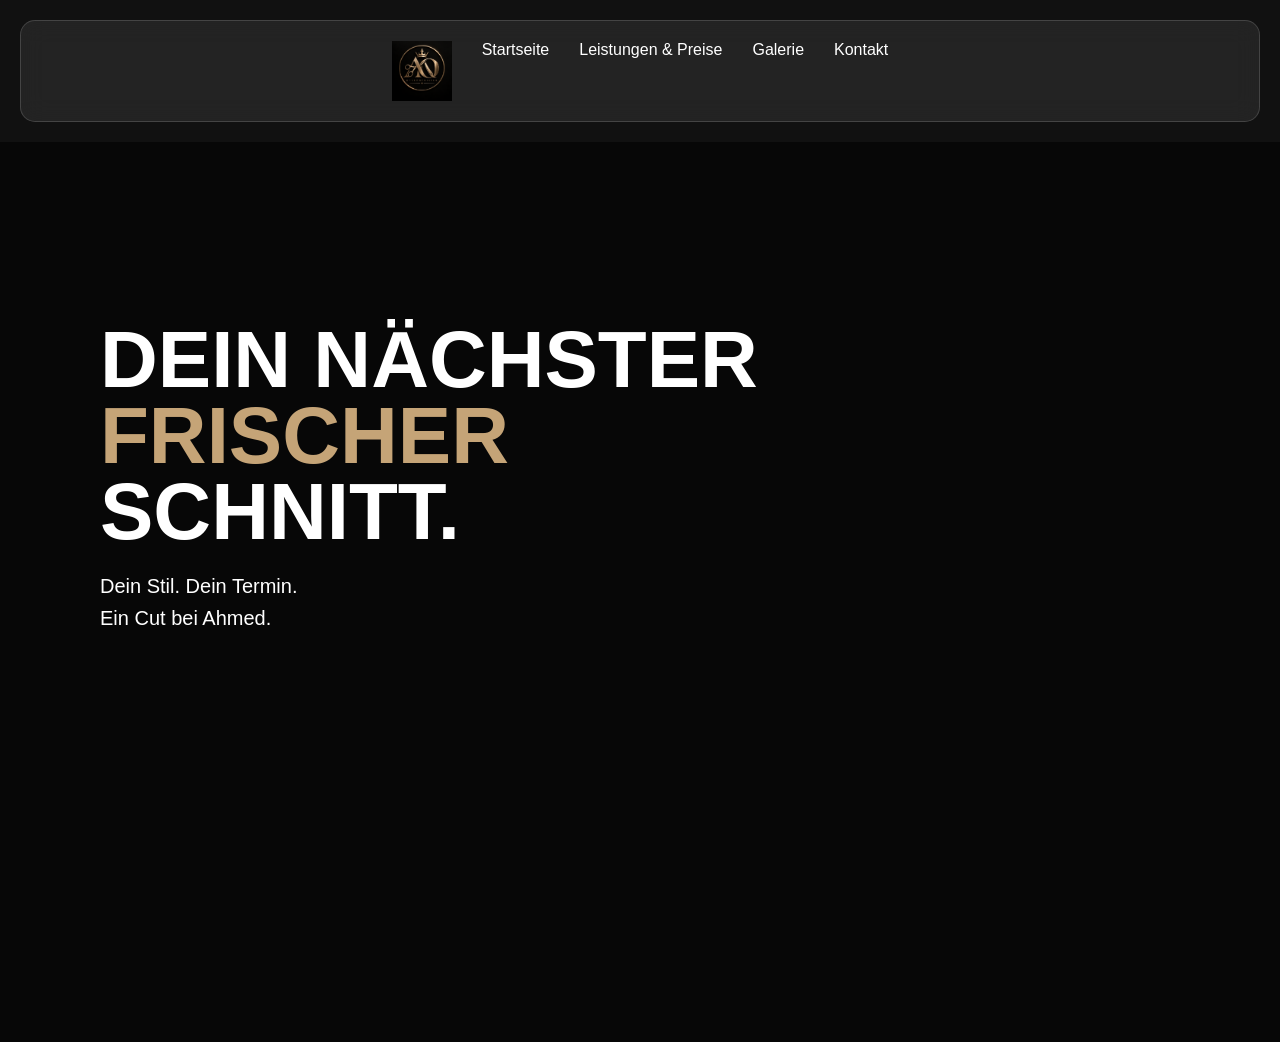
==== index.html @ e6a749bb "HTML und CSS Update1 Startseite" ====
<!doctype html>
<html lang="en">

  <head>
    <meta charset="UTF-8" />
    <meta name="viewport" content="width=device-width, initial-scale=1.0" />
    <title>AO - KellerFriseur</title>
    <link rel="stylesheet" href="style.css" />
  </head>

  <body>
<header>
    <nav>
        <img src="images/logo.png" alt="Logo von Ahmed Omerovic">
        <a href="#startseite">Startseite</a>
        <a href="#leistungen">Leistungen & Preise</a>
        <a href="#galerie">Galerie</a>
        <a href="#kontakt">Kontakt</a>
    </nav>
</header>

    <main>
        <section class="startseite" id="startseite">

            <video class="hintergrund-video" autoplay muted loop playsinline>
                <source src="images/barber-video.mp4" type="video/mp4">
            </video>

            <div class="abdunklung"></div>

            <div class="start-inhalt">
                <h1>
                    DEIN NÄCHSTER<br>
                    <span>FRISCHER</span><br>
                    SCHNITT.
                </h1>

                <p>
                    Dein Stil. Dein Termin.<br>
                    Ein Cut bei Ahmed.
                </p>
            </div>

        </section>
    </main>
  </body>
</html>
---- style.css ----
body {
    margin: 0;
    background-color: #111111;
    color: white;
    font-family: Arial, sans-serif;
}

nav {
    display: flex;
    justify-content: center;
    gap: 30px;
    padding: 20px;

    
    background-color: rgba(255, 255, 255, 0.08);
    backdrop-filter: blur(12px);
    border: 1px solid rgba(255, 255, 255, 0.15);
    border-radius: 15px;
    margin: 20px;
    
}

nav a {
    color: white;
    text-decoration: none;
}

nav a:hover {
    color: #c5a477;
}

nav img {
        width: 60px;
    height: 60px;
    object-fit: contain;
}

.startseite {
    position: relative;
    min-height: 100vh;
    overflow: hidden;
}

.hintergrund-video {
    position: absolute;
    width: 100%;
    height: 100%;
    object-fit: cover;
    z-index: 1;
}

.abdunklung {
    position: absolute;
    inset: 0;
    background-color: rgba(0, 0, 0, 0.6);
    z-index: 2;
}

.abdunklung {
    position: absolute;
    inset: 0;
    background-color: rgba(0, 0, 0, 0.6);
    z-index: 2;
}

.start-inhalt {
    position: relative;
    z-index: 3;
    padding: 180px 100px 100px;
}

.start-inhalt h1 {
    margin: 0;
    font-size: 80px;
    line-height: 0.95;
}

.start-inhalt h1 span {
    color: #c5a477;
}

.start-inhalt p {
    font-size: 20px;
    line-height: 1.6;
}
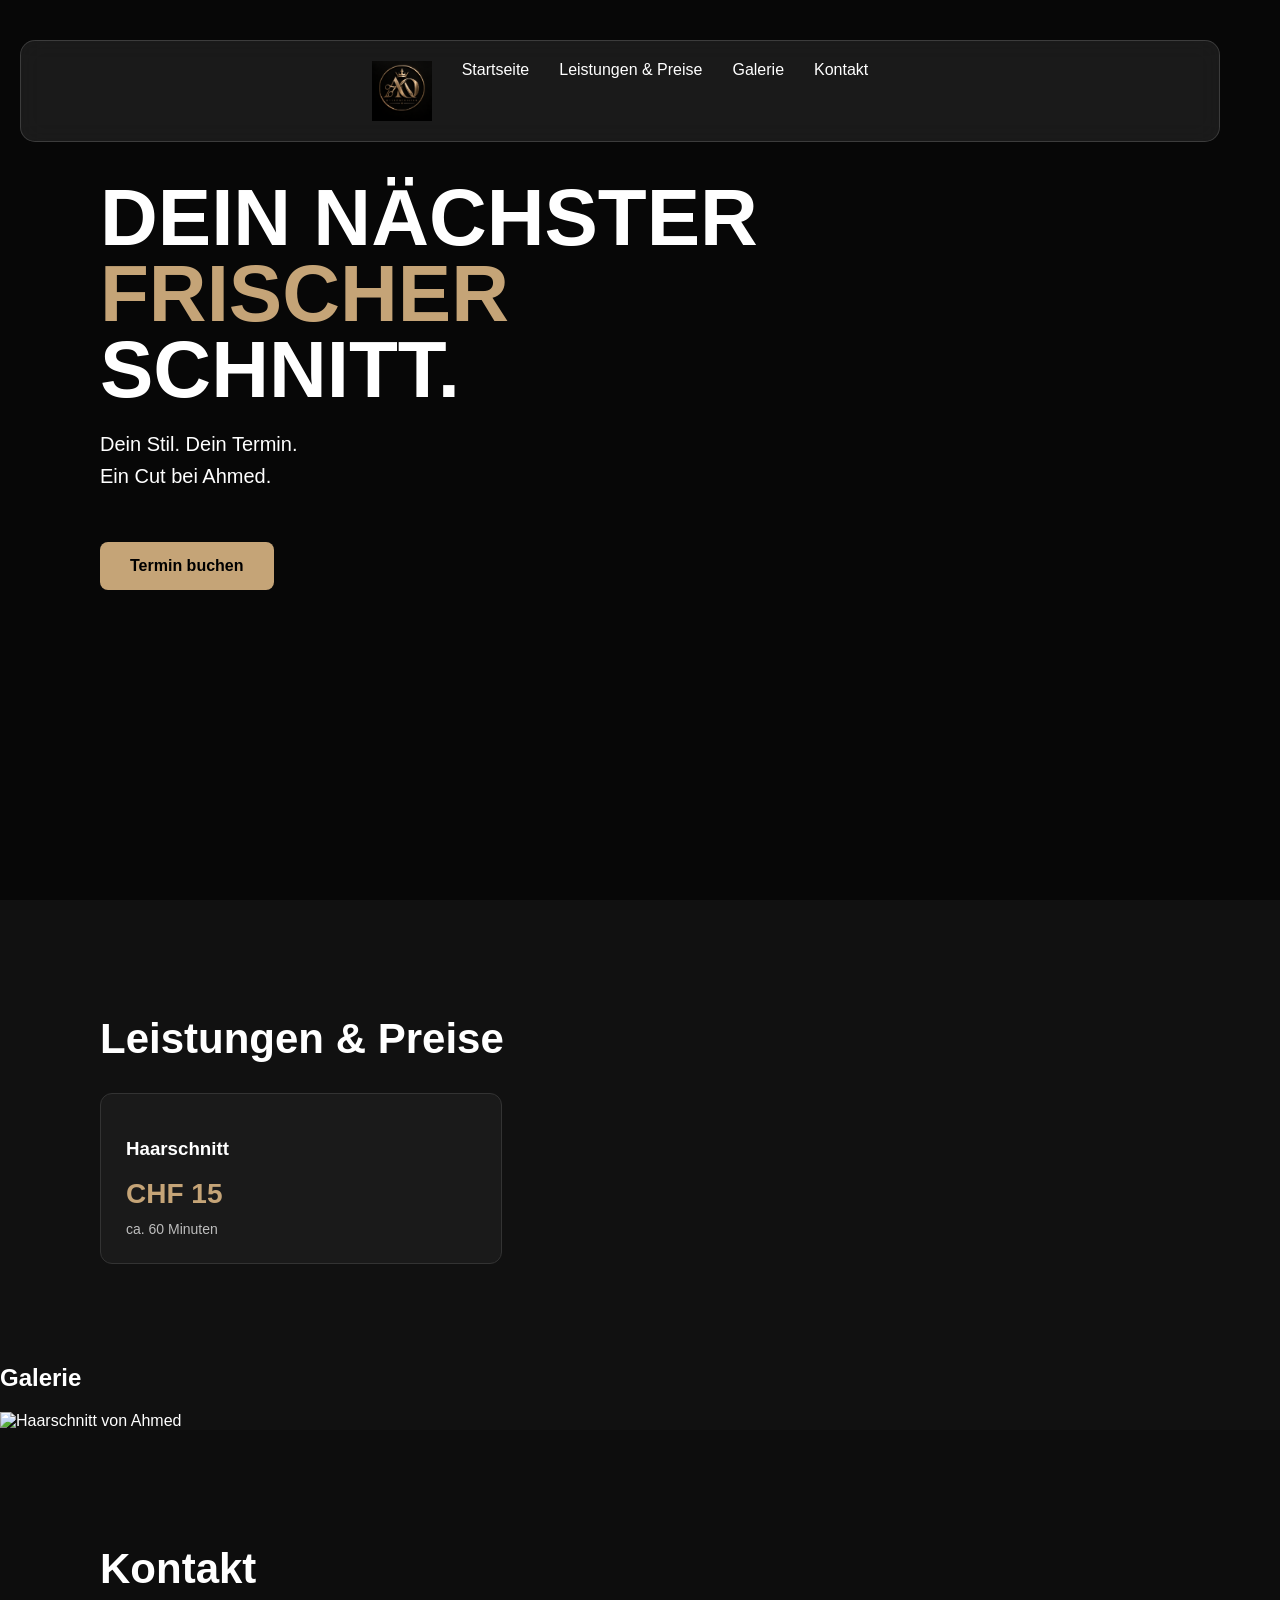
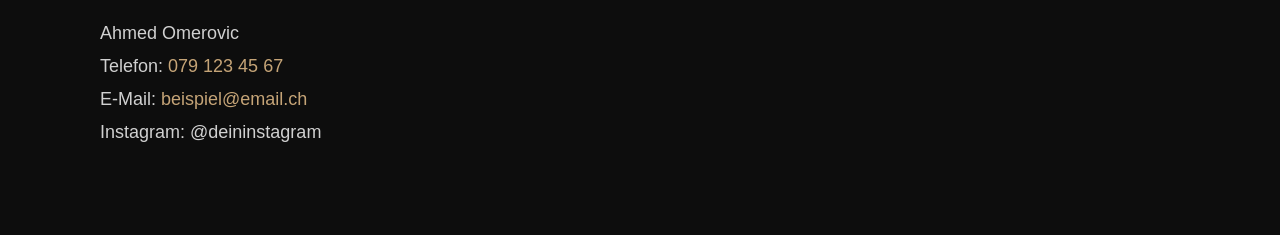
==== commit bf3bf9bf: "new file website" ====
--- a/index.html
+++ b/index.html
@@ -1,5 +1,5 @@
 <!doctype html>
-<html lang="en">
+<html lang="de">
 
   <head>
     <meta charset="UTF-8" />
@@ -39,9 +39,54 @@
                     Dein Stil. Dein Termin.<br>
                     Ein Cut bei Ahmed.
                 </p>
+
+                <a href="#buchung" class="buchungs-button">Termin buchen</a>
             </div>
 
         </section>
+
+           <section class="leistungen" id="leistungen">
+
+            <h2>Leistungen & Preise</h2>
+
+            <div class="leistung">
+                <h3>Haarschnitt</h3>
+                <p>CHF 15</p>
+                <span>ca. 60 Minuten</span>
+            </div>
+
+        </section>
+
+        <section class="galerie" id="galerie">
+
+    <h2>Galerie</h2>
+
+    <div class="galerie-bilder">
+
+        <img src="cutPicture1.jpeg" alt="Haarschnitt von Ahmed">
+
+
+    </div>
+
+</section>
+
+        <section class="kontakt" id="kontakt">
+
+    <h2>Kontakt</h2>
+
+    <p>Ahmed Omerovic</p>
+    <p>
+    Telefon:
+    <a href="tel:+41791234567">079 123 45 67</a>
+</p>
+
+<p>
+    E-Mail:
+    <a href="mailto:beispiel@email.ch">beispiel@email.ch</a>
+</p>
+    <p>Instagram: @deininstagram</p>
+
+</section>
     </main>
   </body>
 </html>
--- a/style.css
+++ b/style.css
@@ -6,6 +6,12 @@
 }
 
 nav {
+   position: absolute;
+   top: 20px;
+   width: calc(100% - 80px);
+   box-sizing: border-box;
+   z-index: 10;
+
     display: flex;
     justify-content: center;
     gap: 30px;
@@ -17,8 +23,23 @@
     border: 1px solid rgba(255, 255, 255, 0.15);
     border-radius: 15px;
     margin: 20px;
+}
     
-}
+    .startseite{
+        position: relative;
+        min-height: 100vh;
+        overflow: hidden;
+    }
+
+    .hintergrund-video{
+        position: absolute;
+        width: 100%;
+        height: 100%;
+        object-fit: cover;
+        z-index: 1;
+    }
+
+
 
 nav a {
     color: white;
@@ -82,4 +103,123 @@
 .start-inhalt p {
     font-size: 20px;
     line-height: 1.6;
+}
+
+.buchungs-button{
+display: inline-block;
+ margin-top: 30px;
+ padding: 15px 30px;
+ background-color: #c5a477;
+ color: black;
+ text-decoration: none;
+ font-weight: bold;
+ border-radius: 8px;
+}
+
+.buchungs-button:hover {
+    background-color: white;
+    color: black;
+}
+
+.buchung {
+    max-width: 600px;
+    margin: 0 auto;
+    padding: 80px 20 px 60px;
+}
+
+.buchung h1{
+    font-size: 48px;
+    margin-bottom: 10px;
+
+}
+
+.buchung > p {
+    color: #bdbdbd;
+    margin-bottom: 30px;
+}
+
+#buchungsformular {
+    display: flex;
+    flex-direction: column;
+    gap: 10px;
+}
+
+#buchungsformular input,
+#buchungsformular select{
+    padding: 14px;
+    border-radius: 8px;
+    border: 1px solid #333333;
+    background-color: #1a1a1a;
+    color: white;
+    font-size: 16px;
+}
+
+#buchungsformular button {
+    margin-top: 15px;
+    padding: 15px;
+    background-color: #c5a477;
+    color: black;
+    border: none;
+    border-radius: 8px;
+    font-size: 16px;
+    font-weight: bold;
+    cursor: pointer;
+}
+
+#buchungsformular button:hover {
+    background-color: white;
+}
+
+.leistungen {
+    padding: 80px 100px;
+}
+
+.leistungen h2 {
+    font-size: 42px;
+    margin-bottom: 30px;
+}
+
+.leistung {
+    background-color: #1a1a1a;
+    border: 1px solid #333333;
+    border-radius: 12px;
+    padding: 25px;
+    max-width: 350px;
+}
+
+.leistung p {
+    font-size: 28px;
+    font-weight: bold;
+    color: #c5a477;
+    margin: 10px 0;
+}
+
+.leistung span {
+    color: #bdbdbd;
+    font-size: 14px;
+}
+
+.kontakt {
+    padding: 80px 100px;
+    background-color: #0d0d0d;
+}
+
+.kontakt h2 {
+    font-size: 42px;
+    margin-bottom: 30px;
+}
+
+.kontakt p {
+    font-size: 18px;
+    color: #d0d0d0;
+    margin: 12px 0;
+}
+
+.kontakt a {
+    color: #c5a477;
+    text-decoration: none;
+}
+
+.kontakt a:hover {
+    color: white;
 }
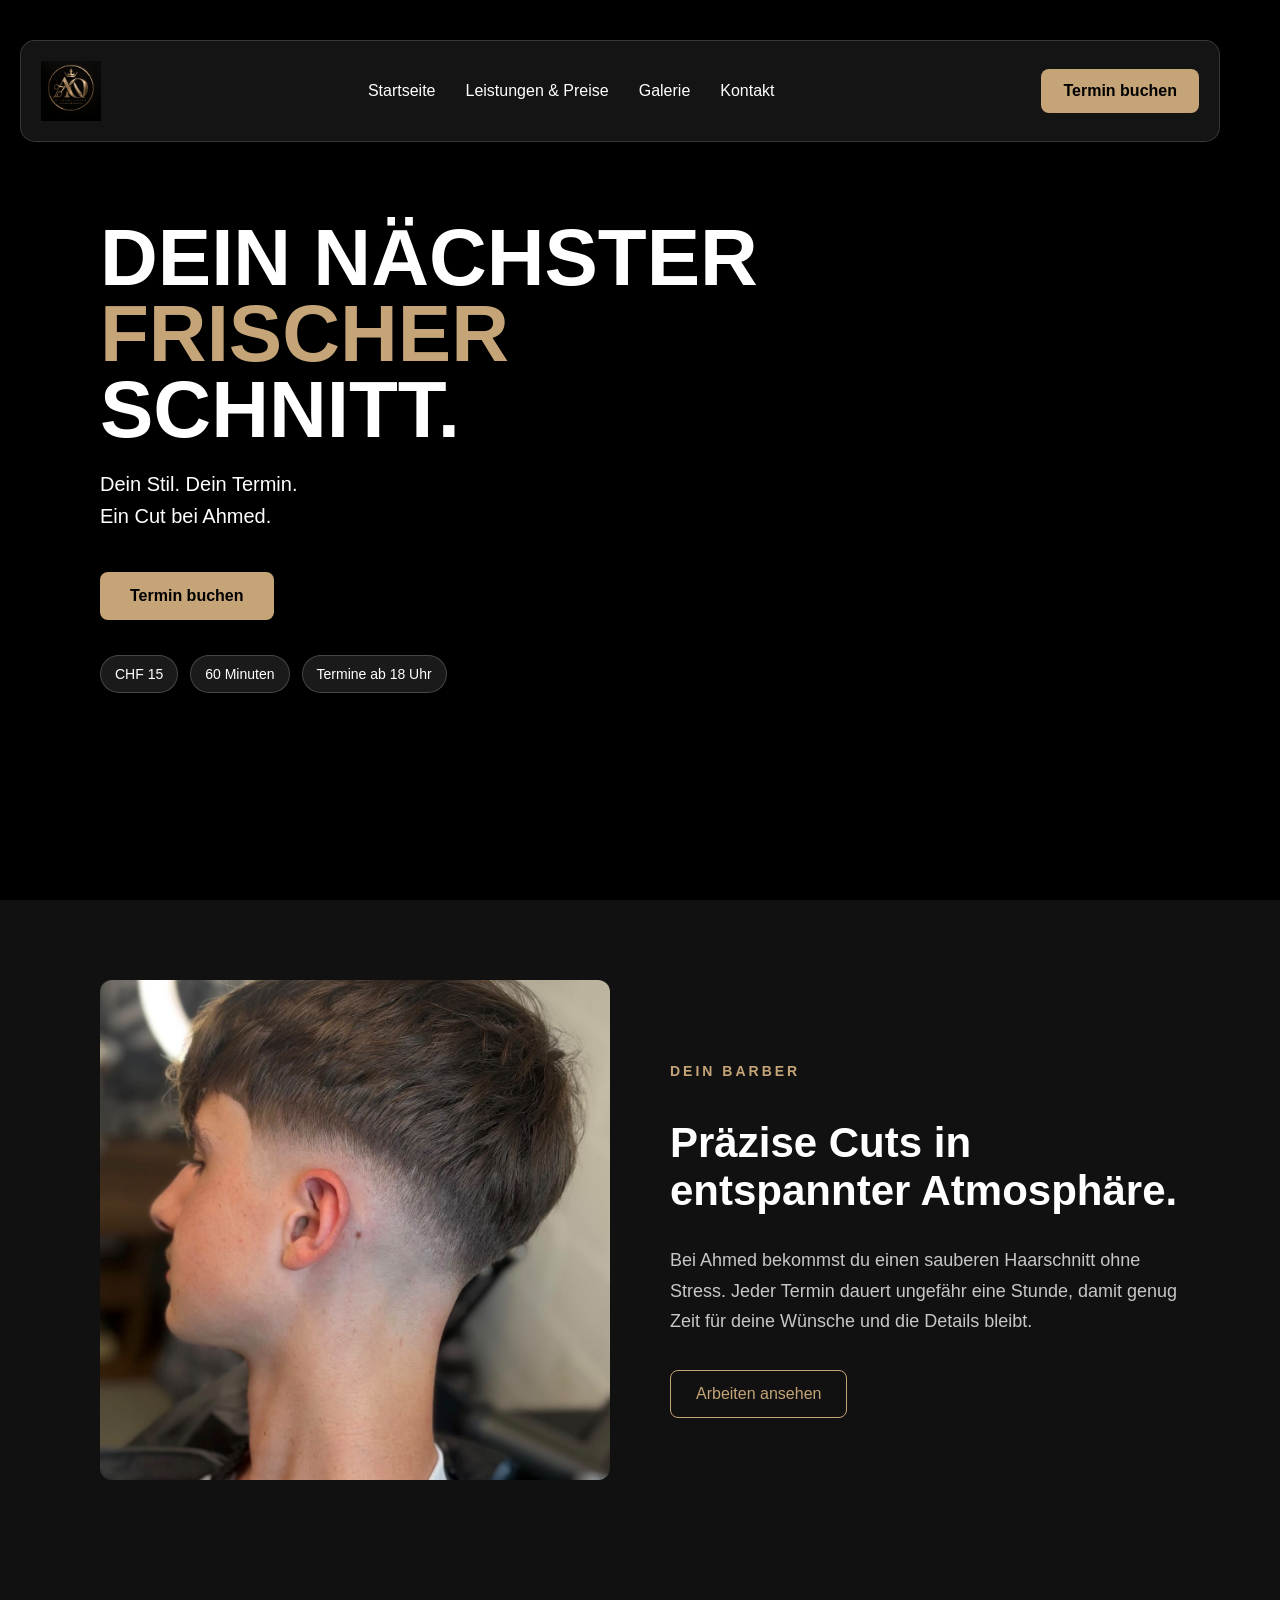
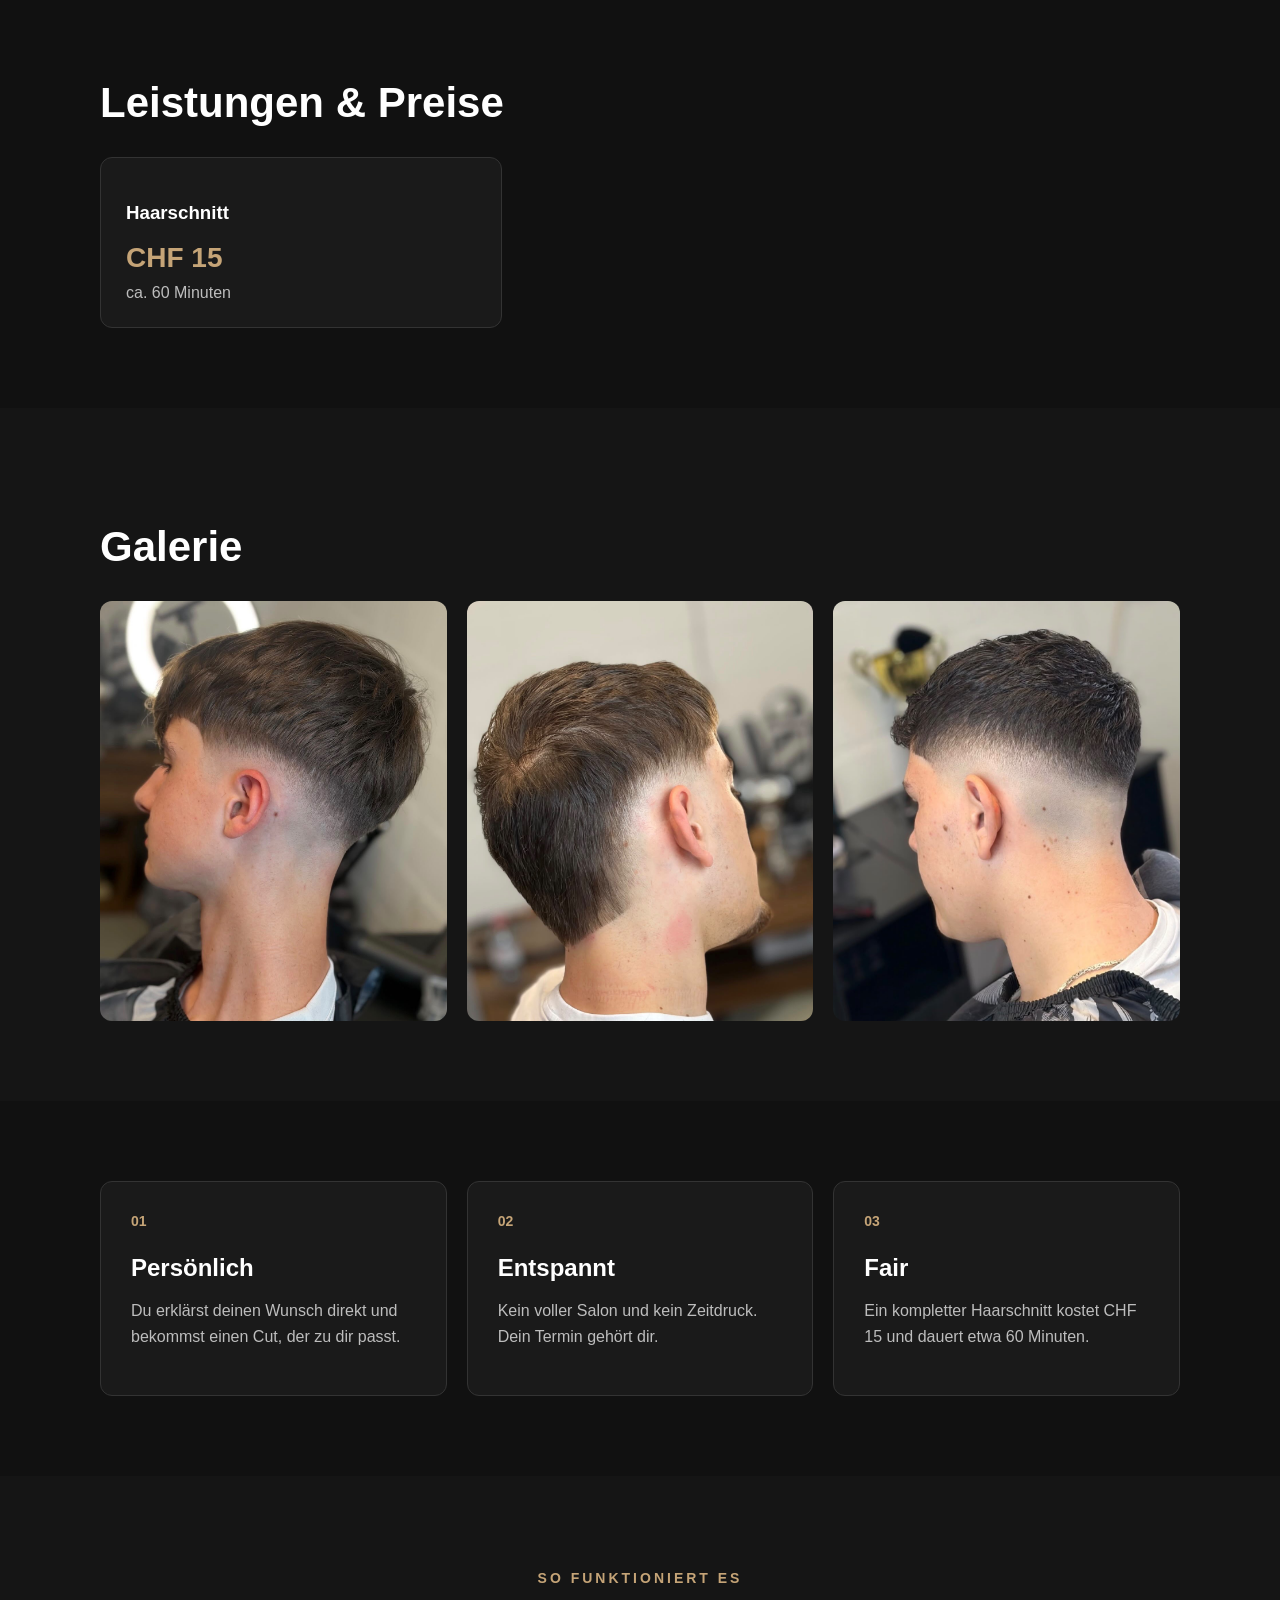
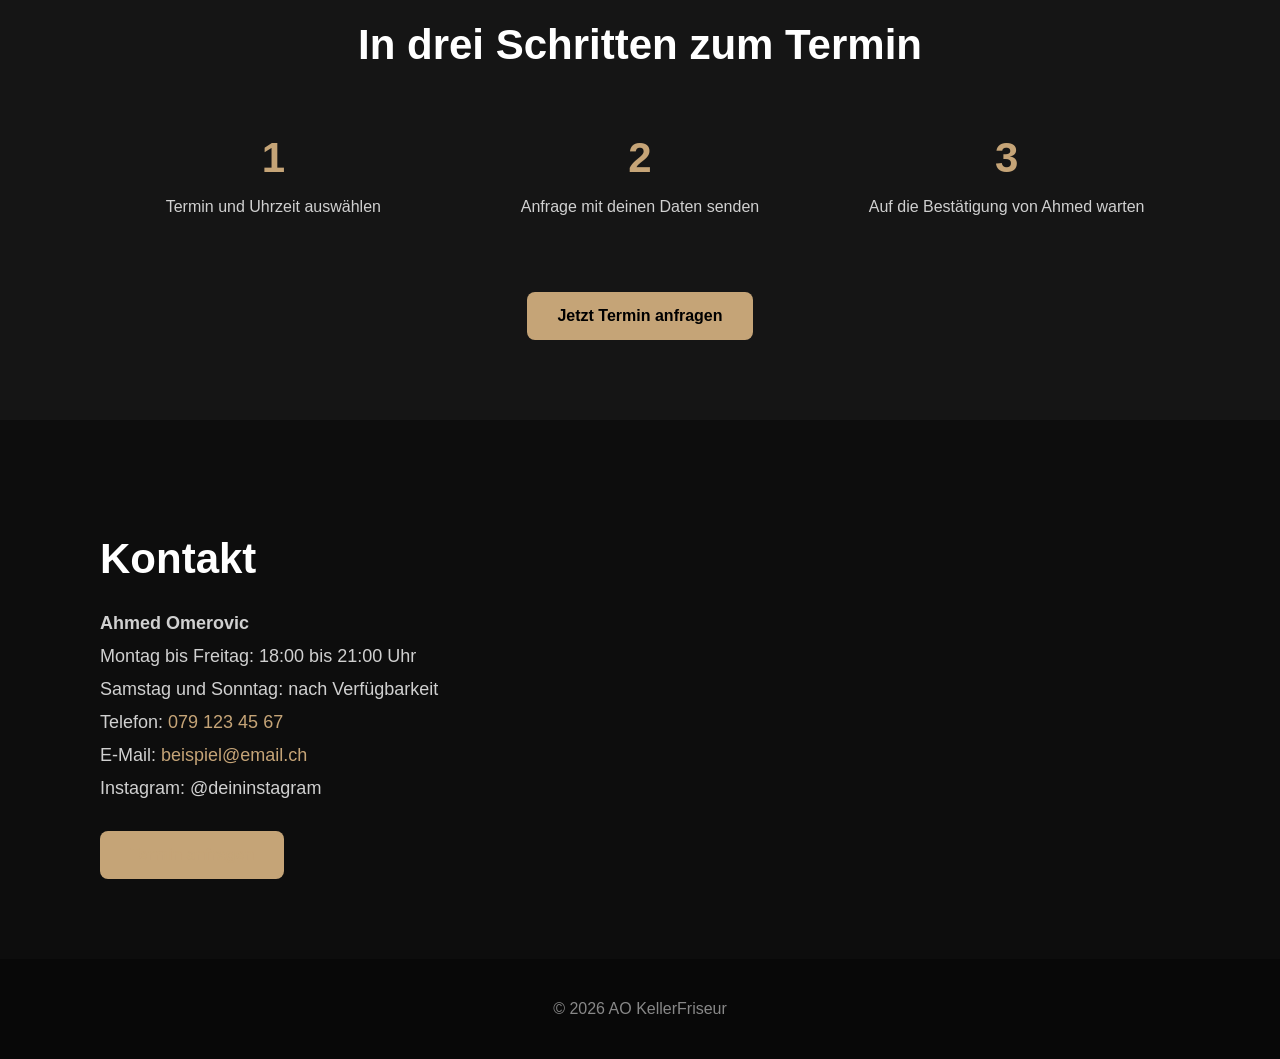
==== commit e4104bc8: "New Upgrades, nav, css, html" ====
--- a/index.html
+++ b/index.html
@@ -12,10 +12,15 @@
 <header>
     <nav>
         <img src="images/logo.png" alt="Logo von Ahmed Omerovic">
-        <a href="#startseite">Startseite</a>
-        <a href="#leistungen">Leistungen & Preise</a>
-        <a href="#galerie">Galerie</a>
-        <a href="#kontakt">Kontakt</a>
+
+        <div class="nav-links">
+            <a href="#startseite">Startseite</a>
+            <a href="#leistungen">Leistungen & Preise</a>
+            <a href="#galerie">Galerie</a>
+            <a href="#kontakt">Kontakt</a>
+        </div>
+
+        <a href="buchen.html" class="nav-button">Termin buchen</a>
     </nav>
 </header>
 
@@ -40,9 +45,32 @@
                     Ein Cut bei Ahmed.
                 </p>
 
-                <a href="#buchung" class="buchungs-button">Termin buchen</a>
+                <a href="buchen.html" class="buchungs-button">Termin buchen</a>
+
+                <div class="kurzinfos">
+                    <span>CHF 15</span>
+                    <span>60 Minuten</span>
+                    <span>Termine ab 18 Uhr</span>
+                </div>
             </div>
 
+        </section>
+
+        <section class="ueber-mich">
+            <div class="ueber-bild">
+                <img src="images/cutPicture1.jpeg" alt="Haarschnitt bei Ahmed">
+            </div>
+
+            <div class="ueber-text">
+                <p class="kleine-ueberschrift">DEIN BARBER</p>
+                <h2>Präzise Cuts in entspannter Atmosphäre.</h2>
+                <p>
+                    Bei Ahmed bekommst du einen sauberen Haarschnitt ohne Stress.
+                    Jeder Termin dauert ungefähr eine Stunde, damit genug Zeit für
+                    deine Wünsche und die Details bleibt.
+                </p>
+                <a href="#galerie" class="zweiter-button">Arbeiten ansehen</a>
+            </div>
         </section>
 
            <section class="leistungen" id="leistungen">
@@ -63,18 +91,53 @@
 
     <div class="galerie-bilder">
 
-        <img src="cutPicture1.jpeg" alt="Haarschnitt von Ahmed">
-
-
+        <img src="images/cutPicture1.jpeg" alt="Haarschnitt von Ahmed von der Seite">
+        <img src="images/cutPicture2.jpeg" alt="Haarschnitt von Ahmed von hinten">
+        <img src="images/cutPicture3.jpeg" alt="Weiterer Haarschnitt von Ahmed">
     </div>
 
-</section>
+        </section>
+
+        <section class="vorteile">
+            <div class="vorteil">
+                <span>01</span>
+                <h3>Persönlich</h3>
+                <p>Du erklärst deinen Wunsch direkt und bekommst einen Cut, der zu dir passt.</p>
+            </div>
+
+            <div class="vorteil">
+                <span>02</span>
+                <h3>Entspannt</h3>
+                <p>Kein voller Salon und kein Zeitdruck. Dein Termin gehört dir.</p>
+            </div>
+
+            <div class="vorteil">
+                <span>03</span>
+                <h3>Fair</h3>
+                <p>Ein kompletter Haarschnitt kostet CHF 15 und dauert etwa 60 Minuten.</p>
+            </div>
+        </section>
+
+        <section class="ablauf">
+            <p class="kleine-ueberschrift">SO FUNKTIONIERT ES</p>
+            <h2>In drei Schritten zum Termin</h2>
+
+            <div class="schritte">
+                <div><strong>1</strong><p>Termin und Uhrzeit auswählen</p></div>
+                <div><strong>2</strong><p>Anfrage mit deinen Daten senden</p></div>
+                <div><strong>3</strong><p>Auf die Bestätigung von Ahmed warten</p></div>
+            </div>
+
+            <a href="buchen.html" class="buchungs-button">Jetzt Termin anfragen</a>
+        </section>
 
         <section class="kontakt" id="kontakt">
 
     <h2>Kontakt</h2>
 
-    <p>Ahmed Omerovic</p>
+    <p><strong>Ahmed Omerovic</strong></p>
+    <p>Montag bis Freitag: 18:00 bis 21:00 Uhr</p>
+    <p>Samstag und Sonntag: nach Verfügbarkeit</p>
     <p>
     Telefon:
     <a href="tel:+41791234567">079 123 45 67</a>
@@ -85,8 +148,13 @@
     <a href="mailto:beispiel@email.ch">beispiel@email.ch</a>
 </p>
     <p>Instagram: @deininstagram</p>
+    <a class="buchungs-button" href="buchen.html">Termin anfragen</a>
 
 </section>
     </main>
+
+    <footer>
+        <p>© 2026 AO KellerFriseur</p>
+    </footer>
   </body>
 </html>
--- a/style.css
+++ b/style.css
@@ -1,3 +1,5 @@
+html { scroll-behavior: smooth; }
+
 body {
     margin: 0;
     background-color: #111111;
@@ -6,60 +8,51 @@
 }
 
 nav {
-   position: absolute;
-   top: 20px;
-   width: calc(100% - 80px);
-   box-sizing: border-box;
-   z-index: 10;
-
+    position: absolute;
+    top: 20px;
+    width: calc(100% - 80px);
+    box-sizing: border-box;
+    z-index: 10;
     display: flex;
-    justify-content: center;
+    justify-content: space-between;
+    align-items: center;
     gap: 30px;
     padding: 20px;
-
-    
+    margin: 20px;
     background-color: rgba(255, 255, 255, 0.08);
     backdrop-filter: blur(12px);
     border: 1px solid rgba(255, 255, 255, 0.15);
     border-radius: 15px;
-    margin: 20px;
-}
-    
-    .startseite{
-        position: relative;
-        min-height: 100vh;
-        overflow: hidden;
-    }
-
-    .hintergrund-video{
-        position: absolute;
-        width: 100%;
-        height: 100%;
-        object-fit: cover;
-        z-index: 1;
-    }
-
-
-
-nav a {
-    color: white;
-    text-decoration: none;
-}
-
-nav a:hover {
-    color: #c5a477;
-}
-
-nav img {
-        width: 60px;
-    height: 60px;
-    object-fit: contain;
+}
+
+nav img { width: 60px; height: 60px; object-fit: contain; }
+nav a { color: white; text-decoration: none; }
+nav a:hover { color: #c5a477; }
+
+.nav-links {
+    display: flex;
+    align-items: center;
+    gap: 30px;
+}
+
+nav .nav-button {
+    padding: 13px 22px;
+    border-radius: 8px;
+    background-color: #c5a477;
+    color: black;
+    font-weight: bold;
+}
+
+nav .nav-button:hover {
+    background-color: white;
+    color: black;
 }
 
 .startseite {
     position: relative;
     min-height: 100vh;
     overflow: hidden;
+    background-color: #000000;
 }
 
 .hintergrund-video {
@@ -77,78 +70,130 @@
     z-index: 2;
 }
 
-.abdunklung {
-    position: absolute;
-    inset: 0;
-    background-color: rgba(0, 0, 0, 0.6);
-    z-index: 2;
-}
-
-.start-inhalt {
-    position: relative;
-    z-index: 3;
-    padding: 180px 100px 100px;
-}
-
-.start-inhalt h1 {
-    margin: 0;
-    font-size: 80px;
-    line-height: 0.95;
-}
-
-.start-inhalt h1 span {
+.start-inhalt { position: relative; z-index: 3; padding: 220px 100px 100px; }
+.start-inhalt h1 { margin: 0; font-size: 80px; line-height: 0.95; }
+.start-inhalt h1 span { color: #c5a477; }
+.start-inhalt p { font-size: 20px; line-height: 1.6; }
+
+.kurzinfos {
+    display: flex;
+    gap: 12px;
+    margin-top: 35px;
+}
+
+.kurzinfos span {
+    padding: 10px 14px;
+    background-color: rgba(255, 255, 255, 0.1);
+    border: 1px solid rgba(255, 255, 255, 0.2);
+    border-radius: 20px;
+    font-size: 14px;
+}
+
+.buchungs-button {
+    display: inline-block;
+    margin-top: 20px;
+    padding: 15px 30px;
+    background-color: #c5a477;
+    color: black;
+    text-decoration: none;
+    font-weight: bold;
+    border-radius: 8px;
+}
+
+.buchungs-button:hover { background-color: white; color: black; }
+
+.leistungen, .galerie, .kontakt, .ueber-mich, .vorteile, .ablauf { padding: 80px 100px; }
+.leistungen h2, .galerie h2, .kontakt h2, .ueber-mich h2, .ablauf h2 { font-size: 42px; margin-bottom: 30px; }
+
+.ueber-mich {
+    display: grid;
+    grid-template-columns: 1fr 1fr;
+    gap: 60px;
+    align-items: center;
+}
+
+.ueber-bild img {
+    width: 100%;
+    height: 500px;
+    object-fit: cover;
+    border-radius: 12px;
+}
+
+.ueber-text p { color: #c7c7c7; font-size: 18px; line-height: 1.7; }
+.kleine-ueberschrift { color: #c5a477 !important; font-size: 14px !important; font-weight: bold; letter-spacing: 3px; }
+
+.zweiter-button {
+    display: inline-block;
+    margin-top: 15px;
+    padding: 14px 25px;
+    border: 1px solid #c5a477;
+    border-radius: 8px;
     color: #c5a477;
-}
-
-.start-inhalt p {
-    font-size: 20px;
-    line-height: 1.6;
-}
-
-.buchungs-button{
-display: inline-block;
- margin-top: 30px;
- padding: 15px 30px;
- background-color: #c5a477;
- color: black;
- text-decoration: none;
- font-weight: bold;
- border-radius: 8px;
-}
-
-.buchungs-button:hover {
-    background-color: white;
-    color: black;
-}
-
-.buchung {
-    max-width: 600px;
-    margin: 0 auto;
-    padding: 80px 20 px 60px;
-}
-
-.buchung h1{
-    font-size: 48px;
-    margin-bottom: 10px;
-
-}
-
-.buchung > p {
-    color: #bdbdbd;
-    margin-bottom: 30px;
-}
-
-#buchungsformular {
-    display: flex;
-    flex-direction: column;
-    gap: 10px;
-}
-
-#buchungsformular input,
-#buchungsformular select{
+    text-decoration: none;
+}
+
+.zweiter-button:hover { background-color: #c5a477; color: black; }
+
+.leistung {
+    max-width: 350px;
+    padding: 25px;
+    background-color: #1a1a1a;
+    border: 1px solid #333333;
+    border-radius: 12px;
+}
+
+.leistung p { margin: 10px 0; color: #c5a477; font-size: 28px; font-weight: bold; }
+.leistung span, .bereich-text { color: #bdbdbd; }
+
+.galerie { background-color: #151515; }
+.galerie-bilder { display: grid; grid-template-columns: repeat(3, 1fr); gap: 20px; }
+.galerie-bilder img { width: 100%; height: 420px; object-fit: cover; border-radius: 12px; }
+
+.vorteile {
+    display: grid;
+    grid-template-columns: repeat(3, 1fr);
+    gap: 20px;
+}
+
+.vorteil {
+    padding: 30px;
+    background-color: #1a1a1a;
+    border: 1px solid #333333;
+    border-radius: 12px;
+}
+
+.vorteil span { color: #c5a477; font-size: 14px; font-weight: bold; }
+.vorteil h3 { font-size: 24px; margin-bottom: 10px; }
+.vorteil p { color: #bdbdbd; line-height: 1.6; }
+
+.ablauf { text-align: center; background-color: #151515; }
+
+.schritte {
+    display: grid;
+    grid-template-columns: repeat(3, 1fr);
+    gap: 20px;
+    margin: 40px 0 15px;
+}
+
+.schritte div { padding: 25px; }
+.schritte strong { display: block; color: #c5a477; font-size: 42px; }
+.schritte p { color: #d0d0d0; }
+
+.kontakt { background-color: #0d0d0d; }
+.kontakt p { margin: 12px 0; color: #d0d0d0; font-size: 18px; }
+.kontakt a { color: #c5a477; text-decoration: none; }
+
+footer { padding: 25px; text-align: center; color: #888888; background-color: #080808; }
+
+.buchung { max-width: 600px; margin: 0 auto; padding: 80px 20px 60px; }
+.buchung h1 { margin-bottom: 10px; font-size: 48px; }
+.buchung > p { margin-bottom: 30px; color: #bdbdbd; }
+#buchungsformular { display: flex; flex-direction: column; gap: 10px; }
+
+#buchungsformular input, #buchungsformular select {
     padding: 14px;
-    border-radius: 8px;
     border: 1px solid #333333;
+    border-radius: 8px;
     background-color: #1a1a1a;
     color: white;
     font-size: 16px;
@@ -157,69 +202,29 @@
 #buchungsformular button {
     margin-top: 15px;
     padding: 15px;
+    border: none;
+    border-radius: 8px;
     background-color: #c5a477;
     color: black;
-    border: none;
-    border-radius: 8px;
     font-size: 16px;
     font-weight: bold;
     cursor: pointer;
 }
 
-#buchungsformular button:hover {
-    background-color: white;
-}
-
-.leistungen {
-    padding: 80px 100px;
-}
-
-.leistungen h2 {
-    font-size: 42px;
-    margin-bottom: 30px;
-}
-
-.leistung {
-    background-color: #1a1a1a;
-    border: 1px solid #333333;
-    border-radius: 12px;
-    padding: 25px;
-    max-width: 350px;
-}
-
-.leistung p {
-    font-size: 28px;
-    font-weight: bold;
-    color: #c5a477;
-    margin: 10px 0;
-}
-
-.leistung span {
-    color: #bdbdbd;
-    font-size: 14px;
-}
-
-.kontakt {
-    padding: 80px 100px;
-    background-color: #0d0d0d;
-}
-
-.kontakt h2 {
-    font-size: 42px;
-    margin-bottom: 30px;
-}
-
-.kontakt p {
-    font-size: 18px;
-    color: #d0d0d0;
-    margin: 12px 0;
-}
-
-.kontakt a {
-    color: #c5a477;
-    text-decoration: none;
-}
-
-.kontakt a:hover {
-    color: white;
-}+.zurueck-link { display: inline-block; margin: 25px; color: #c5a477; text-decoration: none; }
+
+@media (max-width: 750px) {
+    nav { width: calc(100% - 30px); margin: 15px; padding: 12px; gap: 12px; flex-wrap: wrap; }
+    nav img { width: 45px; height: 45px; }
+    nav a { font-size: 14px; }
+    .nav-links { gap: 12px; flex-wrap: wrap; justify-content: center; }
+    nav .nav-button { padding: 10px 15px; }
+    .start-inhalt { padding: 220px 25px 80px; }
+    .start-inhalt h1 { font-size: 48px; }
+    .leistungen, .galerie, .kontakt, .ueber-mich, .vorteile, .ablauf { padding: 60px 25px; }
+    .kurzinfos { flex-wrap: wrap; }
+    .ueber-mich, .vorteile, .schritte { grid-template-columns: 1fr; }
+    .ueber-bild img { height: 380px; }
+    .galerie-bilder { grid-template-columns: 1fr; }
+    .galerie-bilder img { height: 360px; }
+}
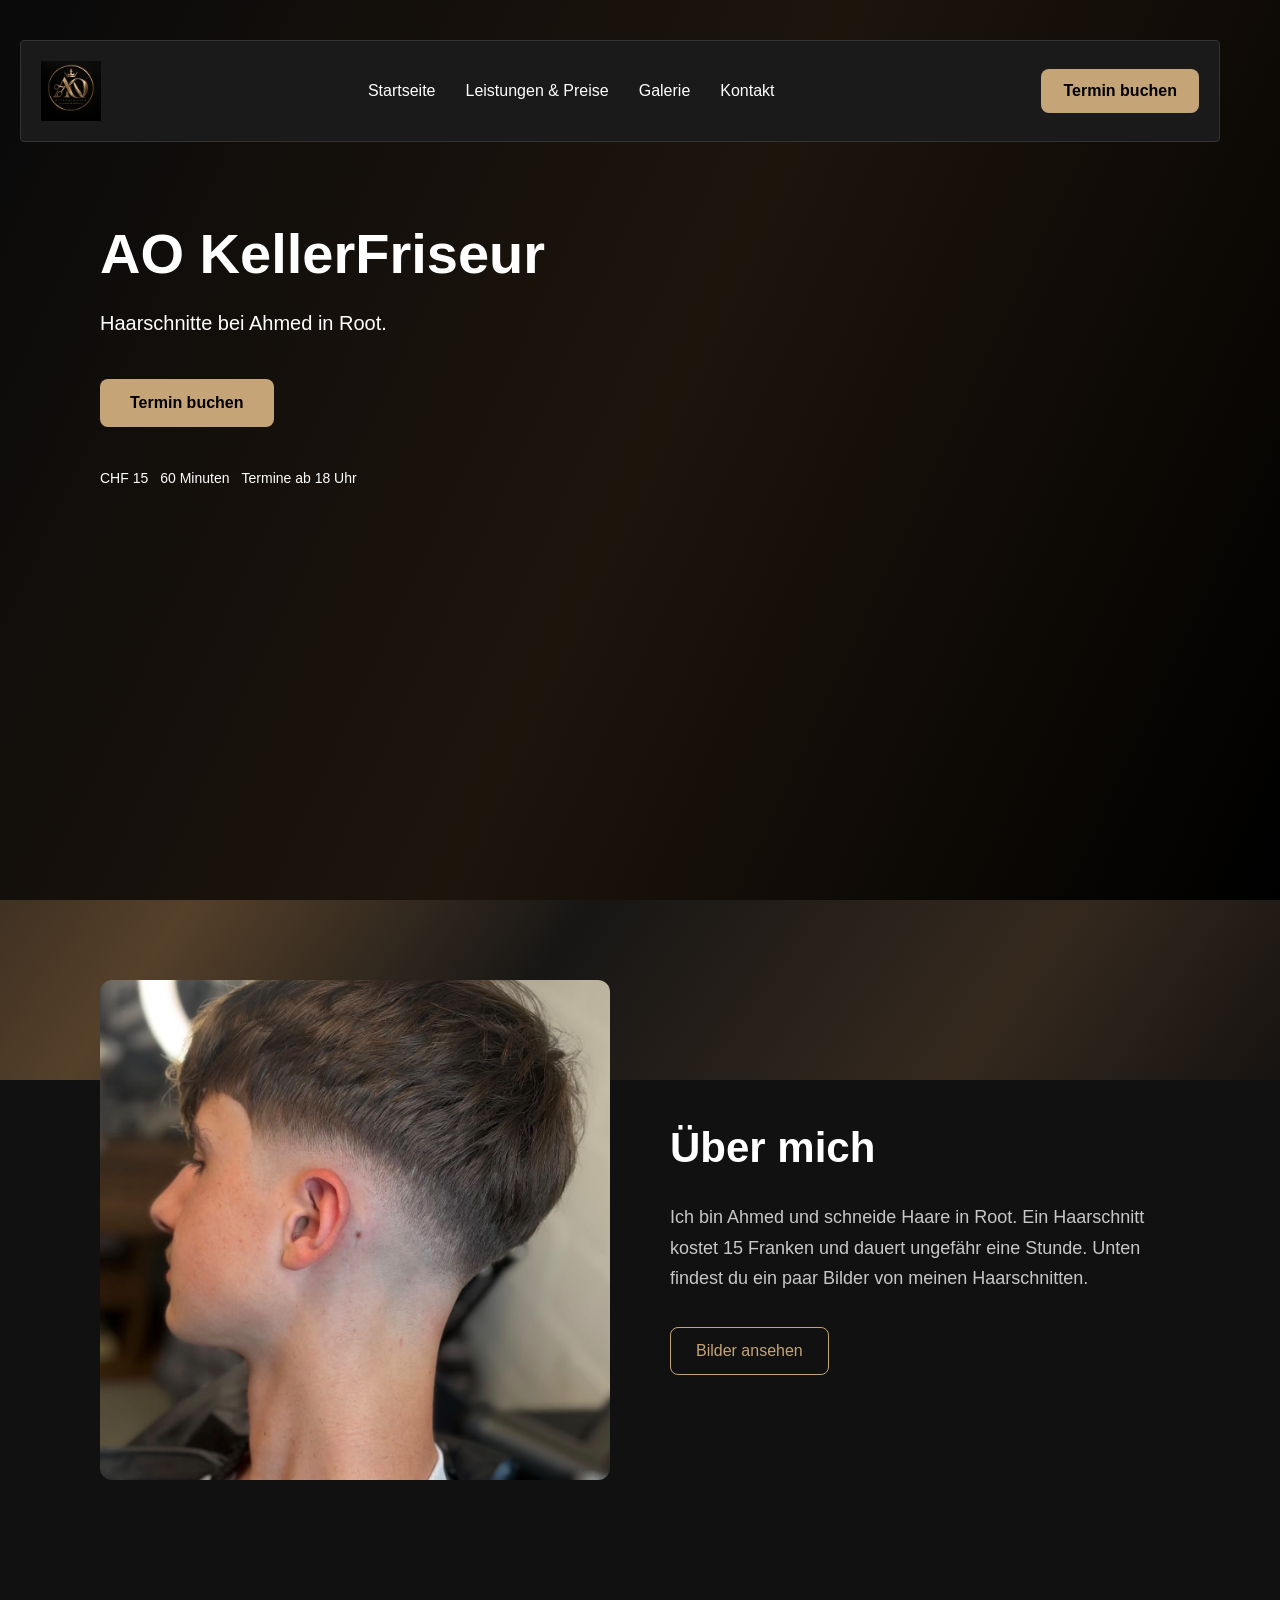
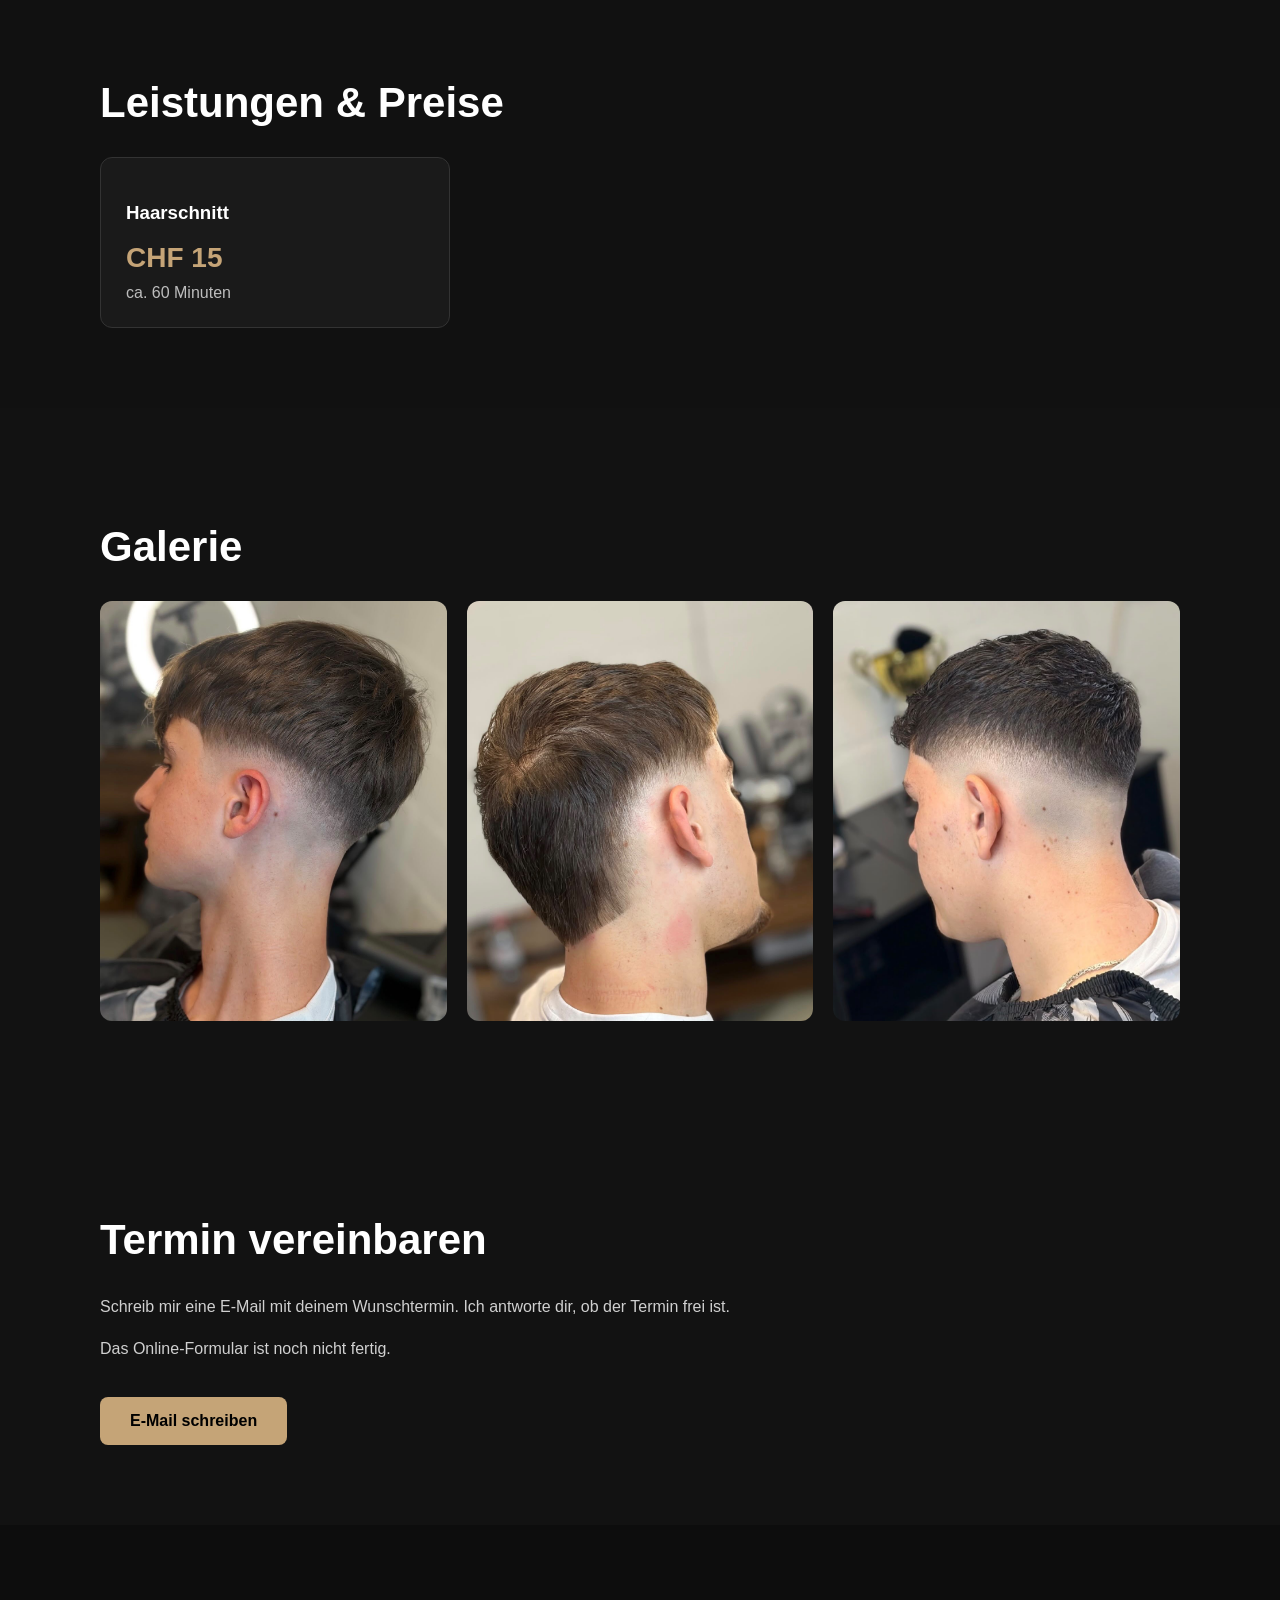
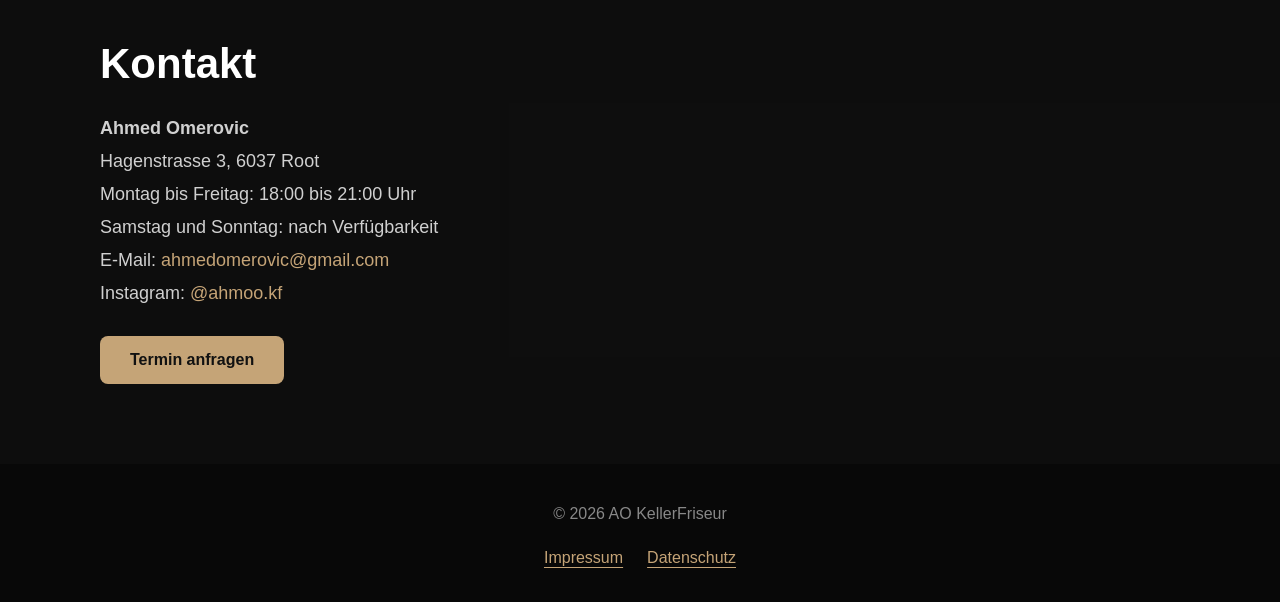
==== commit 6c61d133: "Updated Website" ====
--- a/index.html
+++ b/index.html
@@ -35,14 +35,11 @@
 
             <div class="start-inhalt">
                 <h1>
-                    DEIN NÄCHSTER<br>
-                    <span>FRISCHER</span><br>
-                    SCHNITT.
+                    AO KellerFriseur
                 </h1>
 
                 <p>
-                    Dein Stil. Dein Termin.<br>
-                    Ein Cut bei Ahmed.
+                    Haarschnitte bei Ahmed in Root.
                 </p>
 
                 <a href="buchen.html" class="buchungs-button">Termin buchen</a>
@@ -62,14 +59,13 @@
             </div>
 
             <div class="ueber-text">
-                <p class="kleine-ueberschrift">DEIN BARBER</p>
-                <h2>Präzise Cuts in entspannter Atmosphäre.</h2>
+                <h2>Über mich</h2>
                 <p>
-                    Bei Ahmed bekommst du einen sauberen Haarschnitt ohne Stress.
-                    Jeder Termin dauert ungefähr eine Stunde, damit genug Zeit für
-                    deine Wünsche und die Details bleibt.
+                    Ich bin Ahmed und schneide Haare in Root.
+                    Ein Haarschnitt kostet 15 Franken und dauert ungefähr eine Stunde.
+                    Unten findest du ein paar Bilder von meinen Haarschnitten.
                 </p>
-                <a href="#galerie" class="zweiter-button">Arbeiten ansehen</a>
+                <a href="#galerie" class="zweiter-button">Bilder ansehen</a>
             </div>
         </section>
 
@@ -98,37 +94,11 @@
 
         </section>
 
-        <section class="vorteile">
-            <div class="vorteil">
-                <span>01</span>
-                <h3>Persönlich</h3>
-                <p>Du erklärst deinen Wunsch direkt und bekommst einen Cut, der zu dir passt.</p>
-            </div>
-
-            <div class="vorteil">
-                <span>02</span>
-                <h3>Entspannt</h3>
-                <p>Kein voller Salon und kein Zeitdruck. Dein Termin gehört dir.</p>
-            </div>
-
-            <div class="vorteil">
-                <span>03</span>
-                <h3>Fair</h3>
-                <p>Ein kompletter Haarschnitt kostet CHF 15 und dauert etwa 60 Minuten.</p>
-            </div>
-        </section>
-
         <section class="ablauf">
-            <p class="kleine-ueberschrift">SO FUNKTIONIERT ES</p>
-            <h2>In drei Schritten zum Termin</h2>
-
-            <div class="schritte">
-                <div><strong>1</strong><p>Termin und Uhrzeit auswählen</p></div>
-                <div><strong>2</strong><p>Anfrage mit deinen Daten senden</p></div>
-                <div><strong>3</strong><p>Auf die Bestätigung von Ahmed warten</p></div>
-            </div>
-
-            <a href="buchen.html" class="buchungs-button">Jetzt Termin anfragen</a>
+            <h2>Termin vereinbaren</h2>
+            <p>Schreib mir eine E-Mail mit deinem Wunschtermin. Ich antworte dir, ob der Termin frei ist.</p>
+            <p>Das Online-Formular ist noch nicht fertig.</p>
+            <a href="mailto:ahmedomerovic@gmail.com" class="buchungs-button">E-Mail schreiben</a>
         </section>
 
         <section class="kontakt" id="kontakt">
@@ -136,18 +106,15 @@
     <h2>Kontakt</h2>
 
     <p><strong>Ahmed Omerovic</strong></p>
+    <p>Hagenstrasse 3, 6037 Root</p>
     <p>Montag bis Freitag: 18:00 bis 21:00 Uhr</p>
     <p>Samstag und Sonntag: nach Verfügbarkeit</p>
-    <p>
-    Telefon:
-    <a href="tel:+41791234567">079 123 45 67</a>
-</p>
 
 <p>
     E-Mail:
-    <a href="mailto:beispiel@email.ch">beispiel@email.ch</a>
+    <a href="mailto:ahmedomerovic@gmail.com">ahmedomerovic@gmail.com</a>
 </p>
-    <p>Instagram: @deininstagram</p>
+    <p>Instagram: <a href="https://www.instagram.com/ahmoo.kf/">@ahmoo.kf</a></p>
     <a class="buchungs-button" href="buchen.html">Termin anfragen</a>
 
 </section>
@@ -155,6 +122,10 @@
 
     <footer>
         <p>© 2026 AO KellerFriseur</p>
+        <div class="footer-links" aria-label="Rechtliche Informationen">
+            <a href="impressum.html">Impressum</a>
+            <a href="datenschutz.html">Datenschutz</a>
+        </div>
     </footer>
   </body>
 </html>
--- a/style.css
+++ b/style.css
@@ -1,10 +1,48 @@
 html { scroll-behavior: smooth; }
+* { box-sizing: border-box; }
+img { max-width: 100%; }
+a:focus-visible, button:focus-visible, input:focus-visible, select:focus-visible {
+    outline: 3px solid #c5a477;
+    outline-offset: 4px;
+}
 
 body {
     margin: 0;
+    min-height: 100vh;
+    position: relative;
+    isolation: isolate;
     background-color: #111111;
     color: white;
     font-family: Arial, sans-serif;
+}
+
+body::before {
+    content: "";
+    position: fixed;
+    inset: -20%;
+    z-index: -1;
+    pointer-events: none;
+    background: linear-gradient(125deg,
+        #0b0b0c 10%,
+        #292019 30%,
+        #55402a 45%,
+        #171615 60%,
+        #35291e 78%,
+        #0b0b0c 95%);
+    animation: hintergrund-flow 20s ease-in-out infinite alternate;
+}
+
+body.rechtliche-seite, .rechtliche-seite footer { background-color: #000000; }
+body.rechtliche-seite::before { content: none; }
+
+@keyframes hintergrund-flow {
+    from { transform: translate(-6%, -4%) rotate(-4deg); }
+    to { transform: translate(6%, 4%) rotate(4deg); }
+}
+
+@media (prefers-reduced-motion: reduce) {
+    html { scroll-behavior: auto; }
+    body::before { animation: none; }
 }
 
 nav {
@@ -19,10 +57,9 @@
     gap: 30px;
     padding: 20px;
     margin: 20px;
-    background-color: rgba(255, 255, 255, 0.08);
-    backdrop-filter: blur(12px);
-    border: 1px solid rgba(255, 255, 255, 0.15);
-    border-radius: 15px;
+    background-color: #1a1a1a;
+    border: 1px solid #333333;
+    border-radius: 4px;
 }
 
 nav img { width: 60px; height: 60px; object-fit: contain; }
@@ -66,13 +103,15 @@
 .abdunklung {
     position: absolute;
     inset: 0;
-    background-color: rgba(0, 0, 0, 0.6);
+    background: linear-gradient(115deg,
+        rgba(11, 11, 12, 0.88),
+        rgba(53, 38, 22, 0.55),
+        rgba(0, 0, 0, 0.65));
     z-index: 2;
 }
 
 .start-inhalt { position: relative; z-index: 3; padding: 220px 100px 100px; }
-.start-inhalt h1 { margin: 0; font-size: 80px; line-height: 0.95; }
-.start-inhalt h1 span { color: #c5a477; }
+.start-inhalt h1 { margin: 0; font-size: 56px; line-height: 1.2; overflow-wrap: break-word; }
 .start-inhalt p { font-size: 20px; line-height: 1.6; }
 
 .kurzinfos {
@@ -82,10 +121,7 @@
 }
 
 .kurzinfos span {
-    padding: 10px 14px;
-    background-color: rgba(255, 255, 255, 0.1);
-    border: 1px solid rgba(255, 255, 255, 0.2);
-    border-radius: 20px;
+    padding: 8px 0;
     font-size: 14px;
 }
 
@@ -102,7 +138,7 @@
 
 .buchungs-button:hover { background-color: white; color: black; }
 
-.leistungen, .galerie, .kontakt, .ueber-mich, .vorteile, .ablauf { padding: 80px 100px; }
+.leistungen, .galerie, .kontakt, .ueber-mich, .ablauf { padding: 80px 100px; }
 .leistungen h2, .galerie h2, .kontakt h2, .ueber-mich h2, .ablauf h2 { font-size: 42px; margin-bottom: 30px; }
 
 .ueber-mich {
@@ -120,7 +156,6 @@
 }
 
 .ueber-text p { color: #c7c7c7; font-size: 18px; line-height: 1.7; }
-.kleine-ueberschrift { color: #c5a477 !important; font-size: 14px !important; font-weight: bold; letter-spacing: 3px; }
 
 .zweiter-button {
     display: inline-block;
@@ -145,43 +180,17 @@
 .leistung p { margin: 10px 0; color: #c5a477; font-size: 28px; font-weight: bold; }
 .leistung span, .bereich-text { color: #bdbdbd; }
 
-.galerie { background-color: #151515; }
+.galerie { background-color: rgba(21, 21, 21, 0.45); }
 .galerie-bilder { display: grid; grid-template-columns: repeat(3, 1fr); gap: 20px; }
 .galerie-bilder img { width: 100%; height: 420px; object-fit: cover; border-radius: 12px; }
 
-.vorteile {
-    display: grid;
-    grid-template-columns: repeat(3, 1fr);
-    gap: 20px;
-}
-
-.vorteil {
-    padding: 30px;
-    background-color: #1a1a1a;
-    border: 1px solid #333333;
-    border-radius: 12px;
-}
-
-.vorteil span { color: #c5a477; font-size: 14px; font-weight: bold; }
-.vorteil h3 { font-size: 24px; margin-bottom: 10px; }
-.vorteil p { color: #bdbdbd; line-height: 1.6; }
-
-.ablauf { text-align: center; background-color: #151515; }
-
-.schritte {
-    display: grid;
-    grid-template-columns: repeat(3, 1fr);
-    gap: 20px;
-    margin: 40px 0 15px;
-}
-
-.schritte div { padding: 25px; }
-.schritte strong { display: block; color: #c5a477; font-size: 42px; }
-.schritte p { color: #d0d0d0; }
-
-.kontakt { background-color: #0d0d0d; }
+.ablauf { background-color: rgba(21, 21, 21, 0.45); }
+.ablauf p { max-width: 650px; color: #d0d0d0; line-height: 1.6; }
+
+.kontakt { background-color: rgba(13, 13, 13, 0.65); }
 .kontakt p { margin: 12px 0; color: #d0d0d0; font-size: 18px; }
 .kontakt a { color: #c5a477; text-decoration: none; }
+.kontakt .buchungs-button { color: #111111; }
 
 footer { padding: 25px; text-align: center; color: #888888; background-color: #080808; }
 
@@ -213,18 +222,54 @@
 
 .zurueck-link { display: inline-block; margin: 25px; color: #c5a477; text-decoration: none; }
 
+.footer-links { display: flex; flex-wrap: wrap; justify-content: center; gap: 12px 24px; }
+.footer-links a, .rechtliches a, .buchungs-hinweis a { color: #c5a477; text-underline-offset: 4px; }
+.footer-links a { padding: 10px 0; }
+.rechtliches { max-width: 800px; margin: 0 auto; padding: 35px 25px 80px; line-height: 1.7; overflow-wrap: anywhere; }
+.rechtliches h1 { font-size: clamp(30px, 6vw, 48px); line-height: 1.2; }
+.rechtliches h2 { margin-top: 35px; font-size: 24px; line-height: 1.3; }
+.rechtliches p, .rechtliches li { color: #d0d0d0; }
+.rechtliches address { font-style: normal; }
+.entwurf-hinweis { padding: 18px; border: 1px solid #c5a477; border-radius: 8px; background: #292019; }
+.platzhalter { color: #f0ca94; }
+.buchungs-hinweis { line-height: 1.6; }
+#buchungsformular input, #buchungsformular select { width: 100%; min-width: 0; }
+#buchungsformular button:disabled { opacity: 0.65; cursor: not-allowed; }
+
+@media (max-width: 1100px) {
+    nav { width: calc(100% - 40px); gap: 16px; }
+    .nav-links { gap: 16px; }
+    .start-inhalt { padding: 220px 40px 80px; }
+    .start-inhalt h1 { font-size: 48px; }
+    .leistungen, .galerie, .kontakt, .ueber-mich, .ablauf { padding: 60px 40px; }
+    .ueber-mich { gap: 30px; }
+    .galerie-bilder img { height: 300px; }
+}
+
 @media (max-width: 750px) {
     nav { width: calc(100% - 30px); margin: 15px; padding: 12px; gap: 12px; flex-wrap: wrap; }
     nav img { width: 45px; height: 45px; }
     nav a { font-size: 14px; }
-    .nav-links { gap: 12px; flex-wrap: wrap; justify-content: center; }
+    .nav-links { order: 3; width: 100%; gap: 8px 16px; flex-wrap: wrap; justify-content: center; }
+    .nav-links a { padding: 8px 0; }
     nav .nav-button { padding: 10px 15px; }
     .start-inhalt { padding: 220px 25px 80px; }
-    .start-inhalt h1 { font-size: 48px; }
-    .leistungen, .galerie, .kontakt, .ueber-mich, .vorteile, .ablauf { padding: 60px 25px; }
+    .start-inhalt h1 { font-size: 36px; }
+    .leistungen, .galerie, .kontakt, .ueber-mich, .ablauf { padding: 60px 25px; }
     .kurzinfos { flex-wrap: wrap; }
-    .ueber-mich, .vorteile, .schritte { grid-template-columns: 1fr; }
+    .ueber-mich { grid-template-columns: 1fr; }
     .ueber-bild img { height: 380px; }
     .galerie-bilder { grid-template-columns: 1fr; }
     .galerie-bilder img { height: 360px; }
-}
+    .leistungen h2, .galerie h2, .kontakt h2, .ueber-mich h2, .ablauf h2 { font-size: 32px; }
+    .buchung { padding-top: 25px; }
+    .buchung h1 { font-size: 36px; }
+    .kontakt a { overflow-wrap: anywhere; }
+}
+
+@media (max-width: 400px) {
+    .start-inhalt { padding: 250px 20px 60px; }
+    .start-inhalt h1 { font-size: 30px; }
+    .leistungen, .galerie, .kontakt, .ueber-mich, .ablauf { padding: 45px 20px; }
+    .galerie-bilder img, .ueber-bild img { height: 300px; }
+}
